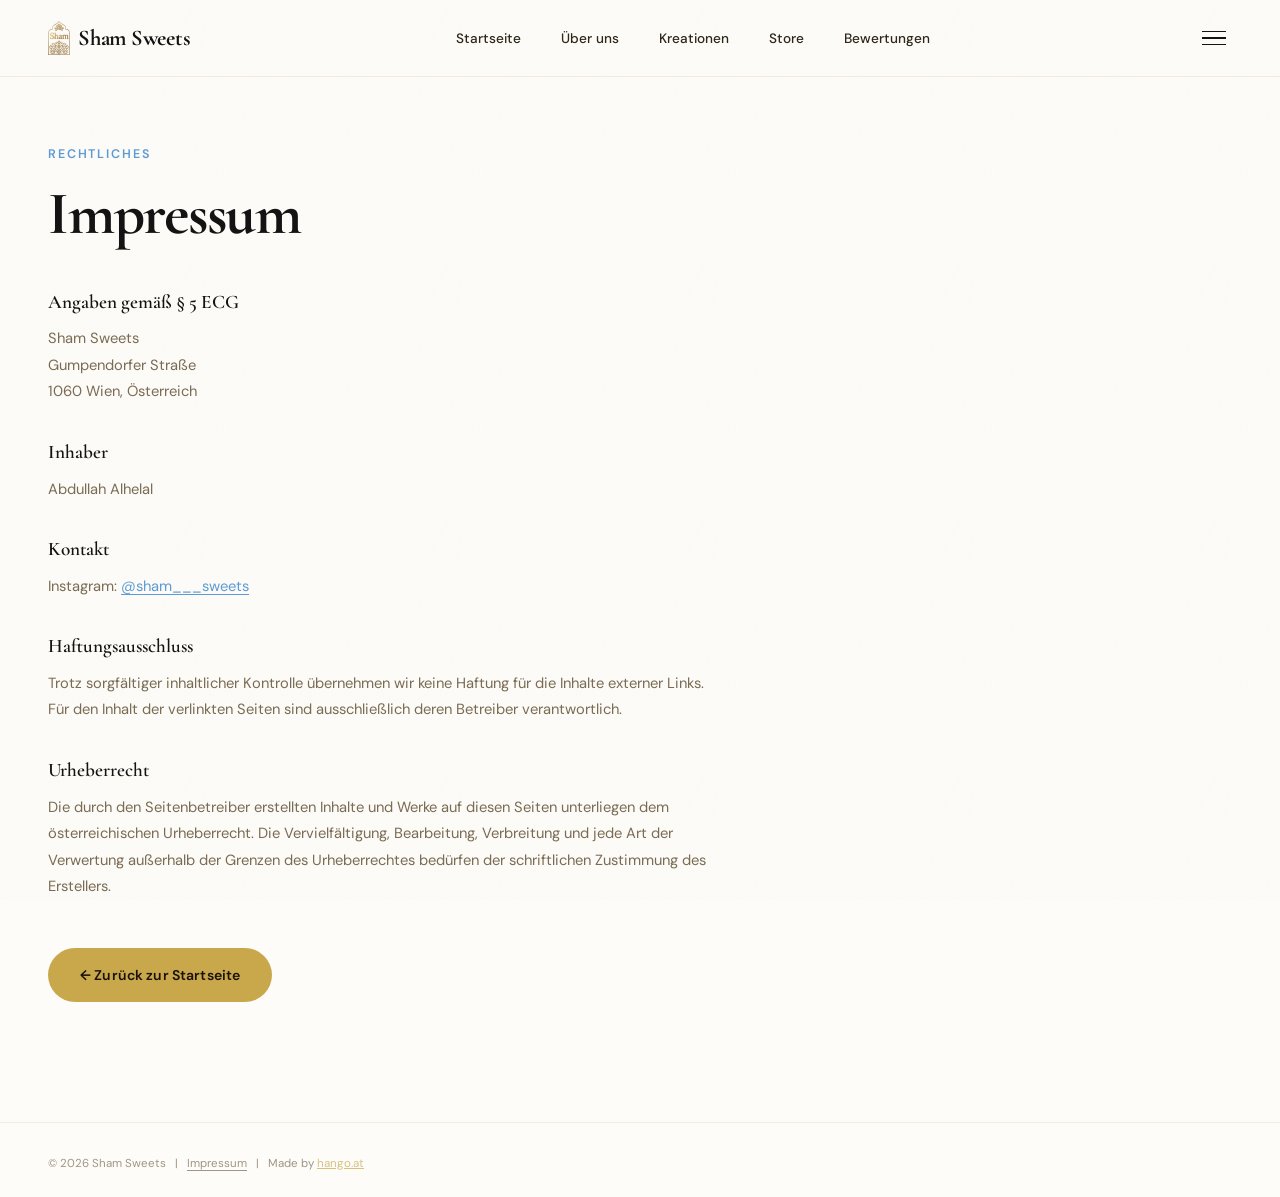
==== impressum.html @ 3895011d "final version es fehlen noch bilder vom esse" ====
<!DOCTYPE html>
<html lang="de">

<head>
  <meta charset="UTF-8">
  <meta name="viewport" content="width=device-width, initial-scale=1.0">
  <meta name="description" content="Impressum – Sham Sweets, Arabische Patisserie in Wien.">
  <title>Impressum – Sham Sweets</title>

  <link rel="icon" type="image/png" href="/assets/images/favicon-32.png" sizes="32x32">
  <link rel="apple-touch-icon" href="/assets/images/favicon-180.png">
  <link rel="preconnect" href="https://fonts.googleapis.com">
  <link rel="preconnect" href="https://fonts.gstatic.com" crossorigin>
  <link href="https://fonts.googleapis.com/css2?family=Cormorant+Garamond:ital,wght@0,400;0,600;0,700;1,400;1,500&family=DM+Sans:ital,wght@0,400;0,500;0,600;1,400&display=swap" rel="stylesheet">
  <link rel="stylesheet" href="styles.css">
</head>

<body>

  <!-- Grain texture overlay -->
  <div class="grain-overlay" aria-hidden="true"></div>

  <!-- NAV -->
  <nav class="navbar scrolled" id="navbar">
    <div class="container nav-inner">
      <a href="index.html" class="logo"><img src="/assets/images/logo.png" alt="Sham Sweets" class="logo-img" width="22" height="34">Sham Sweets</a>
      <ul class="nav-links">
        <li><a href="index.html">Startseite</a></li>
        <li><a href="index.html#sham-story">Über uns</a></li>
        <li><a href="index.html#bestsellers">Kreationen</a></li>
        <li><a href="index.html#gallery">Store</a></li>
        <li><a href="index.html#reviews">Bewertungen</a></li>
      </ul>
      <button class="hamburger" id="hamburger" aria-label="Menü" aria-expanded="false">
        <span class="bar"></span><span class="bar"></span><span class="bar"></span>
      </button>
    </div>
  </nav>

  <!-- Mobile drawer -->
  <div class="mobile-drawer" id="mobile-drawer">
    <div class="mobile-drawer-content">
      <a href="index.html">Startseite</a>
      <a href="index.html#sham-story">Über uns</a>
      <a href="index.html#bestsellers">Kreationen</a>
      <a href="index.html#gallery">Store</a>
      <a href="index.html#reviews">Bewertungen</a>
    </div>
  </div>

  <main>
    <section class="section impressum-page">
      <div class="container">

        <div class="impressum-content">
          <span class="section-label">Rechtliches</span>
          <h1 class="section-title" style="margin-bottom: 40px;">Impressum</h1>

          <div class="impressum-block">
            <h2>Angaben gemäß § 5 ECG</h2>
            <p>
              Sham Sweets<br>
              Gumpendorfer Straße<br>
              1060 Wien, Österreich
            </p>
          </div>

          <div class="impressum-block">
            <h2>Inhaber</h2>
            <p>
              Abdullah Alhelal
            </p>
          </div>

          <div class="impressum-block">
            <h2>Kontakt</h2>
            <p>
              Instagram: <a href="https://www.instagram.com/sham___sweets/" target="_blank" rel="noopener">@sham___sweets</a>
            </p>
          </div>

          <div class="impressum-block">
            <h2>Haftungsausschluss</h2>
            <p>
              Trotz sorgfältiger inhaltlicher Kontrolle übernehmen wir keine Haftung
              für die Inhalte externer Links. Für den Inhalt der verlinkten Seiten
              sind ausschließlich deren Betreiber verantwortlich.
            </p>
          </div>

          <div class="impressum-block">
            <h2>Urheberrecht</h2>
            <p>
              Die durch den Seitenbetreiber erstellten Inhalte und Werke auf diesen
              Seiten unterliegen dem österreichischen Urheberrecht. Die Vervielfältigung,
              Bearbeitung, Verbreitung und jede Art der Verwertung außerhalb der Grenzen
              des Urheberrechtes bedürfen der schriftlichen Zustimmung des Erstellers.
            </p>
          </div>

          <div style="margin-top: 48px;">
            <a href="index.html" class="btn-dark"><span>← Zurück zur Startseite</span></a>
          </div>
        </div>

      </div>
    </section>
  </main>

  <!-- FOOTER -->
  <footer class="footer">
    <div class="container">
      <div class="footer-bottom" style="border-top: none; padding-top: 0;">
        <p>&copy; 2026 Sham Sweets &nbsp;&nbsp;|&nbsp;&nbsp; <a href="impressum.html" class="footer-legal-link">Impressum</a> &nbsp;&nbsp;|&nbsp;&nbsp; Made by <a href="https://hango.at" target="_blank" rel="noopener" style="text-decoration: underline; color: var(--gold);">hango.at</a></p>
      </div>
    </div>
  </footer>

  <script>
    /* Minimal JS for impressum page — just hamburger */
    (function () {
      var btn = document.getElementById('hamburger');
      var drawer = document.getElementById('mobile-drawer');
      if (!btn || !drawer) return;
      function toggle() {
        var isOpen = drawer.classList.toggle('open');
        btn.classList.toggle('open');
        btn.setAttribute('aria-expanded', String(isOpen));
        document.body.style.overflow = isOpen ? 'hidden' : '';
      }
      btn.addEventListener('click', function (e) { e.stopPropagation(); toggle(); });
      drawer.querySelectorAll('a').forEach(function (a) { a.addEventListener('click', function () { if (drawer.classList.contains('open')) toggle(); }); });
    })();
  </script>
</body>

</html>
---- styles.css ----
/* ================================================================
   SHAM SWEETS — Premium Levantine Patisserie
   Redesigned with Lily Blue + Gold palette
   ================================================================ */

*,
*::before,
*::after {
  box-sizing: border-box;
  margin: 0;
  padding: 0;
}

:root {
  --bg: #fdfcf8;
  --white: #ffffff;
  --black: #111111;
  --dark: #1a1209;
  --text: #2d2416;
  --text-muted: #7a6a52;
  --gold: #C9A84C;
  --gold-light: #f7edcc;
  --gold-dark: #a8872e;
  --blue: #5B9BD5;
  --blue-light: #E8F0F8;
  --blue-lighter: #F2F7FC;
  --blue-dark: #3A7BBF;
  --blue-muted: rgba(91, 155, 213, 0.15);
  --border: rgba(201, 168, 76, 0.18);
  --border-blue: rgba(91, 155, 213, 0.2);
  --shadow-sm: 0 2px 12px rgba(0, 0, 0, 0.05);
  --shadow-md: 0 8px 32px rgba(0, 0, 0, 0.07);
  --shadow-lg: 0 20px 60px rgba(0, 0, 0, 0.1);
  --font-display: 'Cormorant Garamond', 'Georgia', serif;
  --font-body: 'DM Sans', 'Helvetica Neue', sans-serif;
  --font-arabic: 'Noto Naskh Arabic', serif;
  --ease: cubic-bezier(0.25, 0.46, 0.45, 0.94);
  --ease-out: cubic-bezier(0.16, 1, 0.3, 1);
  --ease-spring: cubic-bezier(0.34, 1.56, 0.64, 1);
}

html {
  scroll-behavior: smooth;
}

body {
  font-family: var(--font-body);
  font-weight: 400;
  color: var(--text);
  background: var(--bg);
  line-height: 1.6;
  overflow-x: hidden;
  -webkit-font-smoothing: antialiased;
  /* Sticky scroll — proximity so scrolling still feels natural */
  scroll-snap-type: y proximity;
}

/* Each major section snaps into place */
.hero,
.section,
.marquee,
footer {
  scroll-snap-align: start;
  scroll-margin-top: 0px;
}

/* Sections below hero need navbar offset so title doesn't hide under nav */
.section,
footer {
  scroll-margin-top: 76px;
}


img {
  display: block;
  max-width: 100%;
  height: auto;
}

a {
  text-decoration: none;
  color: inherit;
}

ul {
  list-style: none;
}

button {
  cursor: pointer;
  border: none;
  background: none;
  font: inherit;
}

.container {
  width: 100%;
  max-width: 1280px;
  margin: 0 auto;
  padding: 0 24px;
}

@media (min-width: 768px) {
  .container {
    padding: 0 48px;
  }
}

/* SCROLL PROGRESS */
.scroll-progress {
  position: fixed;
  top: 0;
  left: 0;
  height: 3px;
  width: 0%;
  background: linear-gradient(90deg, var(--blue), var(--gold));
  z-index: 200;
  transition: width 0.1s linear;
}

/* PRELOADER */
.preloader {
  position: fixed;
  inset: 0;
  background: var(--bg);
  z-index: 999;
  display: flex;
  align-items: center;
  justify-content: center;
  transition: opacity 0.6s var(--ease), visibility 0.6s;
}

.preloader.done {
  opacity: 0;
  visibility: hidden;
  pointer-events: none;
}

.preloader-inner {
  text-align: center;
  display: flex;
  flex-direction: column;
  align-items: center;
}

.preloader-text {
  font-family: var(--font-display);
  font-size: 1.2rem;
  font-weight: 600;
  color: var(--text-muted);
  letter-spacing: 0.08em;
  display: block;
  margin-bottom: 16px;
  animation: preloaderFadeIn 0.8s var(--ease) 0.4s both;
}

.preloader-line {
  width: 60px;
  height: 2px;
  background: var(--gold);
  margin: 0 auto;
  animation: preloaderLine 1.2s var(--ease) infinite;
}

@keyframes preloaderFadeIn {
  from {
    opacity: 0;
    transform: translateY(10px);
  }

  to {
    opacity: 1;
    transform: translateY(0);
  }
}

@keyframes preloaderLine {

  0%,
  100% {
    transform: scaleX(0.3);
    opacity: 0.3;
  }

  50% {
    transform: scaleX(1);
    opacity: 1;
  }
}

/* NAVBAR */
.navbar {
  position: fixed;
  top: 0;
  left: 0;
  right: 0;
  z-index: 100;
  background: transparent;
  transition: all 0.5s var(--ease);
}

.navbar.scrolled {
  background: rgba(253, 252, 248, 0.92);
  backdrop-filter: blur(20px);
  -webkit-backdrop-filter: blur(20px);
  box-shadow: 0 1px 0 var(--border);
}

.navbar.scrolled .logo {
  color: var(--black);
}

.navbar.scrolled .nav-links a {
  color: var(--text);
}

.navbar.scrolled .nav-links a:hover {
  color: var(--blue);
}

.navbar.scrolled .hamburger .bar {
  background: var(--black);
}

.nav-inner {
  display: flex;
  align-items: center;
  justify-content: space-between;
  height: 76px;
}

.logo {
  font-family: var(--font-display);
  font-size: 1.4rem;
  font-weight: 700;
  color: #ffffff;
  letter-spacing: -0.01em;
  transition: color 0.4s var(--ease);
  display: flex;
  align-items: center;
  gap: 8px;
}

.logo-img {
  object-fit: contain;
  flex-shrink: 0;
  filter: brightness(3) saturate(0);
  transition: transform 0.3s var(--ease), filter 0.5s var(--ease);
}

.navbar.scrolled .logo-img {
  filter: brightness(1) saturate(1);
}

.logo:hover .logo-img {
  transform: scale(1.06);
}

/* Preloader logo — centered above text */
.preloader-logo {
  display: block;
  margin: 0 auto 20px;
  object-fit: contain;
  animation: preloaderLogoIn 1s var(--ease) both;
}

@keyframes preloaderLogoIn {
  from {
    opacity: 0;
    transform: scale(0.8) translateY(10px);
  }

  to {
    opacity: 1;
    transform: scale(1) translateY(0);
  }
}

.nav-links {
  display: none;
  gap: 40px;
}

.nav-links a {
  font-size: 0.85rem;
  font-weight: 500;
  color: rgba(255, 255, 255, 0.9);
  transition: color 0.25s;
  position: relative;
}

.nav-links a::after {
  content: '';
  position: absolute;
  bottom: -4px;
  left: 0;
  width: 0;
  height: 1.5px;
  background: var(--blue);
  transition: width 0.3s var(--ease);
}

.nav-links a:hover::after,
.nav-links a.active::after {
  width: 100%;
}

.nav-links a:hover {
  color: #ffffff;
}

@media (min-width: 768px) {
  .nav-links {
    display: flex;
  }

  .hamburger {
    display: none;
  }
}

.hamburger {
  display: flex;
  flex-direction: column;
  gap: 5px;
  padding: 6px;
  z-index: 110;
}

.hamburger .bar {
  display: block;
  width: 24px;
  height: 1.5px;
  background: #ffffff;
  transition: all 0.35s var(--ease);
  transform-origin: center;
}

.hamburger.open .bar:nth-child(1) {
  transform: rotate(45deg) translate(4px, 5px);
}

.hamburger.open .bar:nth-child(2) {
  opacity: 0;
}

.hamburger.open .bar:nth-child(3) {
  transform: rotate(-45deg) translate(4px, -5px);
}

/* MOBILE DRAWER */
.mobile-drawer {
  position: fixed;
  inset: 0;
  background: linear-gradient(135deg,
      rgba(20, 14, 4, 0.96) 0%,
      rgba(26, 18, 9, 0.97) 100%);
  backdrop-filter: blur(24px);
  -webkit-backdrop-filter: blur(24px);
  z-index: 105;
  display: flex;
  align-items: center;
  justify-content: center;
  opacity: 0;
  pointer-events: none;
  transition: opacity 0.4s var(--ease);
  /* Subtle inner top border */
  border-top: 1px solid rgba(201, 168, 76, 0.2);
}

.mobile-drawer.open {
  opacity: 1;
  pointer-events: auto;
}

.mobile-drawer-content {
  text-align: center;
  display: flex;
  flex-direction: column;
  gap: 28px;
}

.mobile-drawer-content a {
  font-family: var(--font-display);
  font-size: 2.2rem;
  font-weight: 600;
  color: rgba(255, 255, 255, 0.88);
  transition: color 0.25s, transform 0.25s var(--ease-spring);
  display: inline-block;
}

.mobile-drawer-content a:hover {
  color: var(--gold);
  transform: translateX(6px);
}

.mobile-drawer-footer {
  margin-top: 24px;
}

.mobile-drawer-footer .arabic-accent {
  font-family: var(--font-arabic);
  font-size: 3rem;
  color: var(--gold);
  opacity: 0.18;
}

/* HERO */
.hero {
  min-height: 100svh;
  min-height: 100vh;
  display: flex;
  align-items: center;
  padding: 100px 0 60px;
  position: relative;
  overflow: hidden;
}

.hero-bg-img {
  position: absolute;
  inset: 0;
  background-image: url('/assets/images/BaklavaHero.jpeg');
  background-size: cover;
  background-position: center 30%;
  z-index: 0;
}

.hero-overlay {
  position: absolute;
  inset: 0;
  background: linear-gradient(135deg, rgba(10, 6, 0, 0.62) 0%, rgba(10, 6, 0, 0.35) 50%, rgba(10, 6, 0, 0.12) 100%);
  z-index: 1;
}

.hero-particles {
  position: absolute;
  inset: 0;
  z-index: 1;
  pointer-events: none;
}

.particle {
  position: absolute;
  width: 4px;
  height: 4px;
  background: var(--gold);
  border-radius: 50%;
  opacity: 0;
  animation: floatParticle 6s var(--ease) infinite;
}

.particle-1 {
  top: 20%;
  left: 60%;
  animation-delay: 0s;
}

.particle-2 {
  top: 40%;
  left: 75%;
  animation-delay: 1.2s;
}

.particle-3 {
  top: 60%;
  left: 50%;
  animation-delay: 2.4s;
}

.particle-4 {
  top: 30%;
  left: 85%;
  animation-delay: 3.6s;
}

.particle-5 {
  top: 70%;
  left: 65%;
  animation-delay: 4.8s;
}

@keyframes floatParticle {
  0% {
    opacity: 0;
    transform: translateY(0) scale(0);
  }

  20% {
    opacity: 0.8;
    transform: translateY(-20px) scale(1);
  }

  80% {
    opacity: 0.3;
    transform: translateY(-80px) scale(0.6);
  }

  100% {
    opacity: 0;
    transform: translateY(-120px) scale(0);
  }
}

.hero-inner {
  display: flex;
  flex-direction: column;
  gap: 40px;
  width: 100%;
  position: relative;
  z-index: 2;
}

.hero-text {
  max-width: 640px;
}

.hero-reveal-line {
  font-family: var(--font-display);
  font-size: clamp(3rem, 9vw, 6rem);
  font-weight: 700;
  color: #ffffff;
  line-height: 1.05;
  letter-spacing: -0.02em;
  text-shadow: 0 2px 12px rgba(0, 0, 0, 0.35);
  overflow: hidden;
}

.hero-word {
  display: inline-block;
  opacity: 0;
  transform: translateY(100%);
  animation: heroWordReveal 0.8s var(--ease-out) forwards;
}

@keyframes heroWordReveal {
  to {
    opacity: 1;
    transform: translateY(0);
  }
}

.hero-reveal-line em {
  font-style: italic;
  font-weight: 400;
}

.hero-sub {
  font-size: 1rem;
  color: rgba(255, 255, 255, 0.8);
  line-height: 1.75;
  max-width: 380px;
  margin-top: 24px;
  margin-bottom: 36px;
  opacity: 0;
  animation: fadeInUp 0.8s var(--ease-out) 0.9s forwards;
}

@keyframes fadeInUp {
  from {
    opacity: 0;
    transform: translateY(20px);
  }

  to {
    opacity: 1;
    transform: translateY(0);
  }
}

.hero-bottom {
  display: flex;
  flex-direction: column;
  align-items: flex-start;
  gap: 20px;
  opacity: 0;
  animation: fadeInUp 0.8s var(--ease-out) 1.1s forwards;
}

.hero-badge {
  display: inline-flex;
  align-items: center;
  gap: 8px;
  background: rgba(255, 255, 255, 0.95);
  backdrop-filter: blur(10px);
  border: 1px solid rgba(255, 255, 255, 0.3);
  border-radius: 40px;
  padding: 10px 20px;
  font-size: 0.82rem;
  color: var(--text);
  box-shadow: var(--shadow-sm);
}

.badge-stars {
  color: var(--gold);
  font-size: 0.9rem;
  letter-spacing: 1px;
}

.badge-text {
  font-weight: 500;
  color: var(--text-muted);
}

.scroll-indicator {
  position: absolute;
  bottom: 32px;
  left: 50%;
  transform: translateX(-50%);
  z-index: 2;
}

.scroll-line {
  width: 1px;
  height: 48px;
  background: rgba(255, 255, 255, 0.3);
  position: relative;
  overflow: hidden;
}

.scroll-line::after {
  content: '';
  position: absolute;
  top: -100%;
  left: 0;
  width: 100%;
  height: 50%;
  background: var(--gold);
  animation: scrollLine 2s var(--ease) infinite;
}

@keyframes scrollLine {
  0% {
    top: -50%;
  }

  100% {
    top: 150%;
  }
}

.circle-cta {
  width: 100px;
  height: 100px;
  position: relative;
  display: inline-block;
}

.circle-cta svg {
  width: 100%;
  height: 100%;
  animation: spin 12s linear infinite;
  will-change: transform;
}

@keyframes spin {
  100% {
    transform: rotate(360deg);
  }
}

.circle-cta-arrow {
  position: absolute;
  inset: 0;
  display: flex;
  align-items: center;
  justify-content: center;
}

.circle-cta-arrow span {
  display: flex;
  align-items: center;
  justify-content: center;
  width: 44px;
  height: 44px;
  background: var(--gold);
  border-radius: 50%;
  color: var(--white);
  font-size: 1.1rem;
  transition: transform 0.35s var(--ease-spring), background 0.3s;
}

.circle-cta:hover .circle-cta-arrow span {
  transform: scale(1.15);
  background: var(--blue);
}

@media (min-width: 768px) {
  .hero-inner {
    flex-direction: row;
    align-items: center;
    justify-content: flex-start;
  }
}

/* SECTION LABELS & TITLES */
.section-label {
  display: inline-block;
  font-size: 0.78rem;
  font-weight: 600;
  text-transform: uppercase;
  letter-spacing: 0.15em;
  color: var(--blue);
  margin-bottom: 16px;
}

.section-label--light {
  color: rgba(91, 155, 213, 0.8);
}

/* BUTTONS */
.btn-dark {
  display: inline-flex;
  align-items: center;
  gap: 12px;
  font-size: 0.88rem;
  font-weight: 600;
  padding: 16px 32px;
  background: var(--gold);
  color: #1a1209;
  border-radius: 40px;
  letter-spacing: 0.01em;
  transition: all 0.35s var(--ease);
  position: relative;
  overflow: hidden;
}

.btn-dark::before {
  content: '';
  position: absolute;
  inset: 0;
  background: var(--blue);
  border-radius: inherit;
  transform: scaleX(0);
  transform-origin: right;
  transition: transform 0.4s var(--ease);
}

.btn-dark:hover::before {
  transform: scaleX(1);
  transform-origin: left;
}

.btn-dark:hover {
  color: var(--white);
  transform: translateY(-2px);
  box-shadow: 0 8px 24px rgba(91, 155, 213, 0.25);
}

.btn-dark span,
.btn-dark .arrow {
  position: relative;
  z-index: 1;
}

.btn-dark .arrow {
  transition: transform 0.3s var(--ease);
}

.btn-dark:hover .arrow {
  transform: translateX(4px);
}

.btn-outline {
  display: inline-flex;
  align-items: center;
  gap: 12px;
  font-size: 0.88rem;
  font-weight: 500;
  padding: 16px 32px;
  border: 1px solid var(--gold);
  color: var(--gold);
  border-radius: 40px;
  transition: all 0.35s var(--ease);
}

.btn-outline:hover {
  background: var(--gold);
  color: #1a1209;
  transform: translateY(-2px);
}

/* SECTION SPACING */
.section {
  padding: 80px 0;
}

@media (min-width: 768px) {
  .section {
    padding: 120px 0;
  }
}

.section-title {
  font-family: var(--font-display);
  font-size: clamp(2.2rem, 5vw, 3.8rem);
  font-weight: 700;
  color: var(--black);
  line-height: 1.08;
  letter-spacing: -0.02em;
}

.section-title em {
  font-style: italic;
  font-weight: 400;
  color: var(--blue-dark);
}

/* SHAM STORY */
.sham-story {
  background: var(--blue-lighter);
  position: relative;
  overflow: hidden;
}

.sham-arabic-bg {
  position: absolute;
  font-family: var(--font-arabic);
  font-size: clamp(12rem, 30vw, 28rem);
  font-weight: 700;
  color: var(--blue);
  opacity: 0.04;
  top: 50%;
  left: 50%;
  transform: translate(-50%, -50%);
  pointer-events: none;
  line-height: 1;
  white-space: nowrap;
}

.sham-story-inner {
  display: flex;
  flex-direction: column;
  gap: 48px;
  position: relative;
  z-index: 1;
}

.sham-story-left .section-title {
  margin-bottom: 24px;
}

.sham-meaning {
  display: flex;
  gap: 24px;
  align-items: center;
  padding: 24px;
  background: var(--white);
  border-radius: 16px;
  border: 1px solid var(--border-blue);
  box-shadow: var(--shadow-sm);
}

.sham-meaning-item {
  display: flex;
  flex-direction: column;
  gap: 4px;
  text-align: center;
  flex: 1;
}

.sham-arabic-word {
  font-family: var(--font-arabic);
  font-size: 1.8rem;
  font-weight: 700;
  color: var(--blue);
  line-height: 1.4;
}

.sham-translation {
  font-size: 0.78rem;
  color: var(--text-muted);
  font-weight: 500;
}

.sham-meaning-divider {
  width: 1px;
  height: 48px;
  background: var(--border-blue);
  flex-shrink: 0;
}

.sham-story-right p {
  font-size: 1rem;
  color: var(--text-muted);
  line-height: 1.9;
  margin-bottom: 20px;
  max-width: 560px;
}

.sham-story-right p strong {
  color: var(--text);
  font-weight: 600;
}

/* Signature closing line — hero statement */
.sham-signature {
  margin-top: 32px;
  padding-top: 28px;
  position: relative;
  max-width: 560px;
}

.sham-signature-line {
  display: block;
  width: 40px;
  height: 2px;
  background: linear-gradient(90deg, var(--blue), var(--gold));
  margin-bottom: 20px;
  border-radius: 2px;
}

.sham-signature em {
  font-family: var(--font-display);
  font-size: clamp(1.5rem, 3vw, 2.2rem);
  font-style: italic;
  font-weight: 400;
  color: var(--blue-dark);
  line-height: 1.35;
  display: block;
}

.sham-arches {
  display: flex;
  justify-content: center;
  gap: 16px;
  margin-top: 64px;
  opacity: 0.12;
}

.arch {
  width: 80px;
  height: 120px;
  border: 2px solid var(--blue);
  border-radius: 40px 40px 0 0;
  border-bottom: none;
}

.arch:nth-child(2) {
  height: 150px;
  width: 100px;
  border-radius: 50px 50px 0 0;
}

@media (min-width: 768px) {
  .sham-story-inner {
    flex-direction: row;
    align-items: flex-start;
    gap: 80px;
  }

  .sham-story-left {
    flex: 0 0 35%;
    position: sticky;
    top: 120px;
  }

  .sham-story-right {
    flex: 1;
  }

  .arch {
    width: 100px;
    height: 160px;
  }

  .arch:nth-child(2) {
    width: 130px;
    height: 200px;
  }
}

/* REVIEWS — enhanced with animations */
.reviews {
  background: var(--bg);
}

.reviews-header {
  display: flex;
  flex-direction: column;
  gap: 16px;
  margin-bottom: 48px;
}

.reviews-header .section-title {
  margin-bottom: 0;
}

/* Animated rating badge with shimmer */
.google-rating-badge {
  display: inline-flex;
  align-items: center;
  gap: 8px;
  background: var(--white);
  border: 1px solid var(--border);
  border-radius: 40px;
  padding: 8px 20px;
  width: fit-content;
  box-shadow: var(--shadow-sm);
  position: relative;
  overflow: hidden;
}

.google-rating-badge::after {
  content: '';
  position: absolute;
  top: 0;
  left: -100%;
  width: 50%;
  height: 100%;
  background: linear-gradient(90deg, transparent, rgba(201, 168, 76, 0.12), transparent);
  animation: badgeShimmer 3s var(--ease) infinite;
}

@keyframes badgeShimmer {
  0% {
    left: -100%;
  }

  100% {
    left: 200%;
  }
}

.google-rating-badge .rating-number {
  font-size: 1.1rem;
  font-weight: 700;
  color: var(--black);
}

.google-rating-badge .rating-stars {
  color: #fbbc04;
  font-size: 0.9rem;
}

.google-rating-badge .rating-count {
  font-size: 0.8rem;
  color: var(--text-muted);
}

/* Carousel — auto-scrolling */
.reviews-carousel {
  display: flex;
  gap: 14px;
  overflow-x: auto;
  scroll-snap-type: x mandatory;
  -webkit-overflow-scrolling: touch;
  padding-bottom: 12px;
  scrollbar-width: none;
  -ms-overflow-style: none;
  cursor: grab;
  scroll-behavior: smooth;
}

.reviews-carousel:active {
  cursor: grabbing;
}

.reviews-carousel::-webkit-scrollbar {
  display: none;
}

.reviews-carousel .review-card {
  flex: 0 0 260px;
  scroll-snap-align: start;
}

@media (min-width: 768px) {
  .reviews-carousel .review-card {
    flex: 0 0 280px;
  }
}

/* Cards — compact Google-style */
.review-card {
  background: var(--white);
  border: 1px solid var(--border);
  border-radius: 12px;
  padding: 20px;
  position: relative;
  overflow: hidden;
  opacity: 0;
  transform: translateY(20px) scale(0.97);
  animation: reviewCardIn 0.6s var(--ease-out) forwards;
}

.review-card:nth-child(1) {
  animation-delay: 0.1s;
}

.review-card:nth-child(2) {
  animation-delay: 0.18s;
}

.review-card:nth-child(3) {
  animation-delay: 0.26s;
}

.review-card:nth-child(4) {
  animation-delay: 0.34s;
}

.review-card:nth-child(5) {
  animation-delay: 0.42s;
}

.review-card:nth-child(6) {
  animation-delay: 0.5s;
}

.review-card:nth-child(n+7) {
  animation-delay: 0.55s;
}

@keyframes reviewCardIn {
  to {
    opacity: 1;
    transform: translateY(0) scale(1);
  }
}

/* Top gradient line — animated on hover */
.review-card::before {
  content: '';
  position: absolute;
  top: 0;
  left: 0;
  width: 100%;
  height: 3px;
  background: linear-gradient(90deg, var(--blue), var(--gold), var(--blue));
  background-size: 200% 100%;
  opacity: 0;
  transition: opacity 0.3s;
}

.review-card:hover::before {
  opacity: 1;
  animation: reviewGradientShift 2s linear infinite;
}

@keyframes reviewGradientShift {
  0% {
    background-position: 0% 50%;
  }

  100% {
    background-position: 200% 50%;
  }
}

/* Hover lift */
.review-card {
  transition: box-shadow 0.4s var(--ease), transform 0.4s var(--ease);
}

.review-card:hover {
  box-shadow: 0 8px 28px rgba(0, 0, 0, 0.08);
  transform: translateY(-4px);
}

/* Animated quote mark */
.review-quote-mark {
  font-family: var(--font-display);
  font-size: 3rem;
  color: var(--blue);
  opacity: 0.1;
  line-height: 0.6;
  margin-bottom: -2px;
  transition: opacity 0.3s, transform 0.3s var(--ease-spring);
}

.review-card:hover .review-quote-mark {
  opacity: 0.2;
  transform: scale(1.1) rotate(-5deg);
}

.review-card-header {
  display: flex;
  align-items: center;
  gap: 10px;
  margin-bottom: 8px;
}

.reviewer-avatar {
  width: 32px;
  height: 32px;
  border-radius: 50%;
  display: flex;
  align-items: center;
  justify-content: center;
  font-weight: 700;
  font-size: 0.8rem;
  color: #fff;
  flex-shrink: 0;
}

.reviewer-info {
  flex: 1;
}

.reviewer-info strong {
  display: block;
  font-size: 0.82rem;
  font-weight: 600;
  color: var(--black);
}

.reviewer-meta {
  font-size: 0.7rem;
  color: var(--text-muted);
}

.review-google-icon {
  flex-shrink: 0;
  opacity: 0.5;
}

.review-stars {
  color: var(--gold);
  font-size: 0.82rem;
  letter-spacing: 1px;
  margin-bottom: 6px;
}

.review-text {
  font-size: 0.82rem;
  color: var(--text);
  line-height: 1.6;
  margin-bottom: 6px;
  /* Clamp to 2 lines */
  display: -webkit-box;
  -webkit-line-clamp: 2;
  line-clamp: 2;
  -webkit-box-orient: vertical;
  overflow: hidden;
  transition: max-height 0.35s var(--ease);
}

/* When expanded — remove clamp */
.review-text.expanded {
  display: block;
  overflow: visible;
  -webkit-line-clamp: unset;
  line-clamp: unset;
}

/* "Mehr lesen" / "Weniger" toggle button */
.review-expand-btn {
  font-size: 0.72rem;
  font-weight: 600;
  color: var(--blue);
  background: none;
  border: none;
  padding: 0;
  cursor: pointer;
  margin-bottom: 8px;
  transition: color 0.2s;
}

.review-expand-btn:hover {
  color: var(--blue-dark);
}

.review-time {
  display: none;
}

.reviews-cta {
  text-align: center;
  margin-top: 40px;
}


/* BESTSELLERS */
.bestsellers {
  background: var(--white);
  border-top: 3px solid var(--blue);
}

.bestsellers .section-title {
  text-align: center;
  margin-bottom: 48px;
}

.products-grid {
  display: grid;
  grid-template-columns: repeat(2, 1fr);
  gap: 16px;
}

.product-card {
  border: 1px solid var(--border);
  border-radius: 16px;
  overflow: hidden;
  background: var(--white);
  transition: box-shadow 0.4s var(--ease), transform 0.4s var(--ease);
}

.product-card:hover {
  box-shadow: var(--shadow-lg);
  transform: translateY(-6px);
}

.product-card-img {
  overflow: hidden;
  aspect-ratio: 4 / 3;
  background: var(--blue-lighter);
}

.product-card-img img {
  width: 100%;
  height: 100%;
  object-fit: cover;
  transition: transform 0.6s var(--ease);
}

.product-card:hover .product-card-img img {
  transform: scale(1.08);
}

.product-card-body {
  padding: 16px 20px 20px;
}

.product-card h3 {
  font-family: var(--font-display);
  font-size: 1.1rem;
  font-weight: 600;
  color: var(--black);
  margin-bottom: 4px;
}

.product-card .collection {
  font-size: 0.78rem;
  color: var(--blue);
  font-weight: 500;
  text-transform: uppercase;
  letter-spacing: 0.08em;
}

.bestsellers-cta {
  text-align: center;
  margin-top: 48px;
}

@media (min-width: 768px) {
  .products-grid {
    grid-template-columns: repeat(4, 1fr);
    gap: 24px;
  }
}

/* GALLERY */
.gallery {
  background: var(--white);
}

.gallery-header {
  text-align: center;
  margin-bottom: 48px;
}

.gallery-header .section-label {
  margin-bottom: 12px;
}

.gallery-header .section-title {
  margin-bottom: 16px;
}

.gallery-sub {
  color: var(--text-muted);
  font-size: 0.95rem;
  max-width: 480px;
  margin: 0 auto;
}

.gallery-grid {
  display: grid;
  grid-template-columns: 1fr 1fr;
  gap: 12px;
}

.gallery-item--large {
  grid-column: span 2;
}

.gallery-item {
  position: relative;
  overflow: hidden;
  border-radius: 12px;
  aspect-ratio: 4 / 3;
  cursor: pointer;
}

.gallery-item--large {
  aspect-ratio: 16 / 7;
}

.gallery-item img {
  width: 100%;
  height: 100%;
  object-fit: cover;
  transition: transform 0.7s var(--ease);
}

.gallery-item:hover img {
  transform: scale(1.06);
}

.gallery-overlay {
  position: absolute;
  inset: 0;
  background: linear-gradient(to top, rgba(0, 0, 0, 0.55) 0%, transparent 55%);
  display: flex;
  align-items: flex-end;
  padding: 24px;
  opacity: 0;
  transition: opacity 0.35s var(--ease);
}

.gallery-item:hover .gallery-overlay {
  opacity: 1;
}

.gallery-overlay span {
  color: #fff;
  font-size: 0.85rem;
  font-weight: 600;
  letter-spacing: 0.08em;
  text-transform: uppercase;
}

@media (min-width: 768px) {
  .gallery-grid {
    grid-template-columns: 2fr 1fr 1fr;
  }

  .gallery-item--large {
    grid-column: span 1;
    aspect-ratio: 3 / 4;
  }

  .gallery-item {
    aspect-ratio: 1;
  }
}

/* LIGHTBOX */
.lightbox {
  position: fixed;
  inset: 0;
  z-index: 300;
  background: rgba(0, 0, 0, 0.92);
  backdrop-filter: blur(16px);
  -webkit-backdrop-filter: blur(16px);
  display: flex;
  align-items: center;
  justify-content: center;
  opacity: 0;
  visibility: hidden;
  transition: opacity 0.4s var(--ease), visibility 0.4s;
  cursor: zoom-out;
}

.lightbox.open {
  opacity: 1;
  visibility: visible;
}

.lightbox-close {
  position: absolute;
  top: 20px;
  right: 24px;
  width: 48px;
  height: 48px;
  font-size: 2rem;
  color: rgba(255, 255, 255, 0.7);
  display: flex;
  align-items: center;
  justify-content: center;
  border-radius: 50%;
  transition: color 0.25s, background 0.25s;
  z-index: 2;
  cursor: pointer;
}

.lightbox-close:hover {
  color: #fff;
  background: rgba(255, 255, 255, 0.1);
}

.lightbox-content {
  max-width: 90vw;
  max-height: 85vh;
  display: flex;
  flex-direction: column;
  align-items: center;
  gap: 16px;
  transform: scale(0.92) translateY(16px);
  transition: transform 0.45s var(--ease-out);
  cursor: default;
}

.lightbox.open .lightbox-content {
  transform: scale(1) translateY(0);
}

.lightbox-content img {
  max-width: 100%;
  max-height: 78vh;
  border-radius: 12px;
  object-fit: contain;
  box-shadow: 0 20px 80px rgba(0, 0, 0, 0.5);
}

.lightbox-caption {
  font-family: var(--font-body);
  font-size: 0.88rem;
  color: rgba(255, 255, 255, 0.6);
  text-align: center;
  letter-spacing: 0.04em;
}

/* DARK FEATURE */
.feature-dark {
  background: var(--dark);
  color: var(--white);
  overflow: hidden;
  position: relative;
  content-visibility: auto;
  contain-intrinsic-size: 0 500px;
}

.feature-dark::before {
  content: '';
  position: absolute;
  top: 0;
  left: 0;
  right: 0;
  height: 3px;
  background: linear-gradient(90deg, var(--blue), var(--gold));
}

.feature-dark-inner {
  display: flex;
  flex-direction: column;
  gap: 32px;
}

.feature-dark-image {
  overflow: hidden;
  border-radius: 12px;
  height: 300px;
}

.feature-dark-image img {
  width: 100%;
  height: 100%;
  object-fit: cover;
  transition: transform 0.6s var(--ease);
}

.feature-dark-image:hover img {
  transform: scale(1.04);
}

.feature-dark-text .section-title {
  color: var(--white);
  margin-bottom: 20px;
}

.feature-dark-text .section-title em {
  color: var(--blue);
}

.feature-dark-text p {
  color: rgba(255, 255, 255, 0.6);
  font-size: 1rem;
  line-height: 1.85;
  margin-bottom: 32px;
  max-width: 480px;
}

@media (min-width: 768px) {
  .feature-dark-inner {
    flex-direction: row;
    align-items: center;
    gap: 80px;
  }

  .feature-dark-image {
    flex: 0 0 50%;
    height: 480px;
  }

  .feature-dark-text {
    flex: 1;
  }
}

/* FOOTER — ultra-compact */
.footer {
  background: var(--bg);
  padding: 32px 0 24px;
  border-top: 1px solid var(--border);
}

.footer-main {
  display: flex;
  flex-direction: column;
  gap: 16px;
  align-items: flex-start;
  padding-bottom: 20px;
}

.footer-main address {
  font-style: normal;
  font-size: 0.82rem;
  color: var(--text-muted);
}

.footer-main address a {
  text-decoration: underline;
  text-underline-offset: 3px;
  transition: color 0.25s;
}

.footer-main address a:hover {
  color: var(--blue);
}

.footer-hours {
  font-size: 0.82rem;
  color: var(--text-muted);
}

.open-now {
  color: #1a8a1a;
  font-weight: 500;
}

.footer-social {
  display: flex;
  gap: 16px;
  align-items: center;
}

.footer-social a {
  color: var(--text-muted);
  transition: color 0.25s, transform 0.25s;
  display: flex;
}

.footer-social a:hover {
  color: var(--blue);
  transform: translateY(-2px);
}

.footer-bottom {
  padding-top: 16px;
  border-top: 1px solid var(--border);
}

.footer-bottom p {
  font-size: 0.72rem;
  color: var(--text-muted);
  opacity: 0.7;
}

@media (min-width: 768px) {
  .footer-main {
    flex-direction: row;
    align-items: center;
    justify-content: space-between;
  }
}

/* SCROLL REVEAL — multiple variants */
.reveal {
  opacity: 0;
  transform: translateY(28px);
  transition: opacity 0.8s var(--ease-out), transform 0.8s var(--ease-out);
}

.reveal.visible {
  opacity: 1;
  transform: translateY(0);
}

/* Reveal from left */
.reveal-left {
  opacity: 0;
  transform: translateX(-40px);
  transition: opacity 0.8s var(--ease-out), transform 0.8s var(--ease-out);
}

.reveal-left.visible {
  opacity: 1;
  transform: translateX(0);
}

/* Reveal with scale */
.reveal-scale {
  opacity: 0;
  transform: scale(0.92);
  transition: opacity 0.8s var(--ease-out), transform 0.8s var(--ease-out);
}

.reveal-scale.visible {
  opacity: 1;
  transform: scale(1);
}

/* Animated section divider line */
.section-divider {
  width: 60px;
  height: 2px;
  background: linear-gradient(90deg, var(--blue), var(--gold));
  margin: 0 auto 48px;
  border-radius: 2px;
  transform: scaleX(0);
  transition: transform 0.8s var(--ease-out) 0.2s;
}

.section-divider.visible {
  transform: scaleX(1);
}

/* Gallery items — tilt on hover */
.gallery-item {
  transition: transform 0.5s var(--ease);
}

.gallery-item:hover {
  transform: scale(1.02);
}

.gallery-item:hover img {
  transform: scale(1.08);
}

/* Product cards — animated border glow on hover */
.product-card {
  position: relative;
}

.product-card::after {
  content: '';
  position: absolute;
  inset: -1px;
  border-radius: 17px;
  background: linear-gradient(135deg, var(--blue), var(--gold));
  z-index: -1;
  opacity: 0;
  transition: opacity 0.4s;
}

.product-card:hover::after {
  opacity: 0.3;
}

/* Navbar links — stagger fade in on load */
.nav-links li {
  opacity: 0;
  animation: navLinkIn 0.5s var(--ease-out) forwards;
}

.nav-links li:nth-child(1) {
  animation-delay: 0.8s;
}

.nav-links li:nth-child(2) {
  animation-delay: 0.9s;
}

.nav-links li:nth-child(3) {
  animation-delay: 1.0s;
}

.nav-links li:nth-child(4) {
  animation-delay: 1.1s;
}

.nav-links li:nth-child(5) {
  animation-delay: 1.2s;
}

.nav-links li:nth-child(6) {
  animation-delay: 1.3s;
}

@keyframes navLinkIn {
  to {
    opacity: 1;
  }
}

/* Logo hover animation handled in .logo-img */

/* WhatsApp button entrance */
.findus-float {
  opacity: 0;
  animation: findusIn 0.6s var(--ease-out) 2s forwards;
}

@keyframes findusIn {
  from {
    opacity: 0;
    transform: scale(0.5) translateY(20px);
  }

  to {
    opacity: 1;
    transform: scale(1) translateY(0);
  }
}

/* Instagram grid — stagger */
.instagram-item:nth-child(1) {
  transition-delay: 0s;
}

.instagram-item:nth-child(2) {
  transition-delay: 0.06s;
}

.instagram-item:nth-child(3) {
  transition-delay: 0.12s;
}

.instagram-item:nth-child(4) {
  transition-delay: 0.18s;
}

.instagram-item:nth-child(5) {
  transition-delay: 0.24s;
}

.instagram-item:nth-child(6) {
  transition-delay: 0.3s;
}

/* Arch animation — subtle sway */
.sham-arches .arch {
  animation: archSway 4s ease-in-out infinite;
}

.sham-arches .arch:nth-child(1) {
  animation-delay: 0s;
}

.sham-arches .arch:nth-child(2) {
  animation-delay: 0.6s;
}

.sham-arches .arch:nth-child(3) {
  animation-delay: 1.2s;
}

@keyframes archSway {

  0%,
  100% {
    transform: translateY(0);
  }

  50% {
    transform: translateY(-6px);
  }
}

/* REDUCED MOTION */
@media (prefers-reduced-motion: reduce) {

  *,
  *::before,
  *::after {
    animation-duration: 0.01ms !important;
    transition-duration: 0.01ms !important;
  }

  .reveal,
  .reveal-left,
  .reveal-scale,
  .hero-word {
    opacity: 1;
    transform: none;
  }

  .hero-sub,
  .hero-bottom {
    opacity: 1;
  }

  .section-divider {
    transform: scaleX(1);
  }

  .review-card {
    opacity: 1;
    transform: none;
  }

  .nav-links li {
    opacity: 1;
  }

  .findus-float {
    opacity: 1;
  }
}

/* (cursor removed — too much) */

/* ================================================================
   GRAIN TEXTURE OVERLAY
   ================================================================ */
.grain-overlay {
  position: fixed;
  inset: 0;
  pointer-events: none;
  z-index: 500;
  opacity: 0.035;
  background-image: url("data:image/svg+xml,%3Csvg viewBox='0 0 256 256' xmlns='http://www.w3.org/2000/svg'%3E%3Cfilter id='noise'%3E%3CfeTurbulence type='fractalNoise' baseFrequency='0.85' numOctaves='4' stitchTiles='stitch'/%3E%3C/filter%3E%3Crect width='100%25' height='100%25' filter='url(%23noise)'/%3E%3C/svg%3E");
  background-repeat: repeat;
  background-size: 256px 256px;
}

/* ================================================================
   MARQUEE TICKER
   ================================================================ */
.marquee {
  overflow: hidden;
  padding: 18px 0;
  background: var(--blue-lighter);
  border-top: 1px solid var(--border-blue);
  border-bottom: 1px solid var(--border-blue);
  position: relative;
}

.marquee--reverse {
  background: var(--bg);
  border-color: var(--border);
}

.marquee-inner {
  display: flex;
  align-items: center;
  gap: 0;
  width: max-content;
  animation: marqueeScroll 30s linear infinite;
}

.marquee--reverse .marquee-inner {
  animation: marqueeScrollReverse 35s linear infinite;
}

.marquee-inner span {
  font-family: var(--font-display);
  font-size: 1.1rem;
  font-weight: 600;
  color: var(--text);
  letter-spacing: 0.02em;
  white-space: nowrap;
  padding: 0 12px;
}

.marquee-dot {
  color: var(--gold) !important;
  font-size: 0.7rem !important;
  padding: 0 8px !important;
}

.marquee--reverse .marquee-inner span {
  font-weight: 400;
  font-style: italic;
  color: var(--text-muted);
}

@keyframes marqueeScroll {
  0% {
    transform: translateX(0);
  }

  100% {
    transform: translateX(-50%);
  }
}

@keyframes marqueeScrollReverse {
  0% {
    transform: translateX(-50%);
  }

  100% {
    transform: translateX(0);
  }
}

/* Pause on hover */
.marquee:hover .marquee-inner {
  animation-play-state: paused;
}

/* ================================================================
   INSTAGRAM FEED — bento grid with video support
   ================================================================ */
.instagram-feed {
  background: var(--blue-lighter);
}

.instagram-header {
  text-align: center;
  margin-bottom: 48px;
}

.instagram-header .section-label {
  margin-bottom: 12px;
}

.instagram-header .section-title {
  margin-bottom: 16px;
}

.instagram-sub {
  color: var(--text-muted);
  font-size: 0.95rem;
  max-width: 440px;
  margin: 0 auto;
}

.instagram-grid {
  display: grid;
  grid-template-columns: 1fr 1fr;
  grid-template-rows: auto auto;
  gap: 10px;
}

.instagram-item {
  position: relative;
  overflow: hidden;
  border-radius: 10px;
  display: block;
}

/* Mobile: video spans full width on top row */
.instagram-item--tall {
  grid-column: 1 / -1;
  aspect-ratio: 9 / 12;
  max-height: 480px;
}

/* Photos are square */
.instagram-item:not(.instagram-item--tall) {
  aspect-ratio: 1;
}

.instagram-item img {
  position: absolute;
  inset: 0;
  width: 100%;
  height: 100%;
  object-fit: cover;
  transition: transform 0.6s var(--ease);
}

/* Video: cover to fill, no black bars */
.instagram-item video {
  position: absolute;
  inset: 0;
  width: 100%;
  height: 100%;
  object-fit: cover;
  transition: transform 0.6s var(--ease);
}

.instagram-item:hover img,
.instagram-item:hover video {
  transform: scale(1.06);
}

.instagram-overlay {
  position: absolute;
  inset: 0;
  background: rgba(91, 155, 213, 0.4);
  display: flex;
  flex-direction: column;
  align-items: center;
  justify-content: center;
  gap: 8px;
  opacity: 0;
  transition: opacity 0.35s var(--ease);
}

.instagram-item:hover .instagram-overlay {
  opacity: 1;
}

/* Play indicator for videos */
.instagram-play {
  color: #fff;
  font-size: 1.4rem;
  width: 44px;
  height: 44px;
  background: rgba(0, 0, 0, 0.35);
  border-radius: 50%;
  display: flex;
  align-items: center;
  justify-content: center;
  backdrop-filter: blur(4px);
}

@media (min-width: 768px) {
  .instagram-grid {
    grid-template-columns: 1.1fr 1fr;
    grid-template-rows: 1fr 1fr;
    gap: 14px;
    height: 620px;
  }

  /* Desktop: video spans both rows on left */
  .instagram-item--tall {
    grid-column: 1;
    grid-row: 1 / -1;
    aspect-ratio: unset;
    max-height: unset;
  }

  .instagram-item:not(.instagram-item--tall) {
    aspect-ratio: unset;
  }
}

/* ================================================================
   CONTACT FORM SECTION
   ================================================================ */
.contact-section {
  background: var(--bg);
}

.contact-inner {
  display: flex;
  flex-direction: column;
  gap: 48px;
}

.contact-info .section-title {
  margin-bottom: 20px;
}

.contact-info>p {
  font-size: 1rem;
  color: var(--text-muted);
  line-height: 1.8;
  margin-bottom: 32px;
  max-width: 480px;
}

.contact-details {
  display: flex;
  flex-direction: column;
  gap: 20px;
}

.contact-detail {
  display: flex;
  align-items: flex-start;
  gap: 16px;
}

.contact-detail-icon {
  font-size: 1.3rem;
  flex-shrink: 0;
  margin-top: 2px;
}

.contact-detail div {
  display: flex;
  flex-direction: column;
  gap: 2px;
}

.contact-detail strong {
  font-size: 0.88rem;
  font-weight: 600;
  color: var(--black);
}

.contact-detail span {
  font-size: 0.85rem;
  color: var(--text-muted);
}

/* Form card */
.contact-form-card {
  background: var(--white);
  border: 1px solid var(--border);
  border-radius: 20px;
  overflow: hidden;
  box-shadow: var(--shadow-sm);
}

.contact-form-body {
  padding: 32px;
}

.form-row {
  display: grid;
  grid-template-columns: 1fr;
  gap: 16px;
  margin-bottom: 16px;
}

.form-group {
  display: flex;
  flex-direction: column;
  gap: 6px;
  margin-bottom: 16px;
}

.form-group label {
  font-size: 0.82rem;
  font-weight: 600;
  color: var(--text);
  letter-spacing: 0.02em;
}

.form-group input,
.form-group select,
.form-group textarea {
  font-family: var(--font-body);
  font-size: 0.9rem;
  padding: 14px 16px;
  border: 1px solid var(--border);
  border-radius: 10px;
  background: var(--bg);
  color: var(--text);
  outline: none;
  transition: border-color 0.3s, box-shadow 0.3s;
  -webkit-appearance: none;
}

.form-group input:focus,
.form-group select:focus,
.form-group textarea:focus {
  border-color: var(--blue);
  box-shadow: 0 0 0 3px var(--blue-muted);
}

.form-group input::placeholder,
.form-group textarea::placeholder {
  color: #bbb;
}

.form-group textarea {
  resize: vertical;
  min-height: 100px;
}

.form-group select {
  cursor: pointer;
}

.btn-submit {
  width: 100%;
  justify-content: center;
  margin-top: 8px;
}

/* Success state */
.btn-submit.success {
  background: #1a8a1a !important;
  color: #fff !important;
}

.btn-submit.success::before {
  display: none;
}

@media (min-width: 768px) {
  .contact-inner {
    flex-direction: row;
    align-items: flex-start;
    gap: 80px;
  }

  .contact-info {
    flex: 0 0 40%;
  }

  .contact-form-wrap {
    flex: 1;
  }

  .form-row {
    grid-template-columns: 1fr 1fr;
  }
}

/* ================================================================
   WHATSAPP FLOATING BUTTON
   ================================================================ */
.findus-float {
  position: fixed;
  bottom: 28px;
  right: 28px;
  width: 60px;
  height: 60px;
  background: var(--blue);
  border-radius: 50%;
  display: flex;
  align-items: center;
  justify-content: center;
  box-shadow: 0 4px 20px rgba(91, 155, 213, 0.35);
  z-index: 90;
  transition: transform 0.35s var(--ease-spring), box-shadow 0.3s;
}

.findus-float:hover {
  transform: scale(1.1);
  box-shadow: 0 6px 28px rgba(91, 155, 213, 0.5);
}

/* Pulse ring animation */
.findus-float::before {
  content: '';
  position: absolute;
  inset: -4px;
  border-radius: 50%;
  border: 2px solid rgba(91, 155, 213, 0.4);
  animation: findusPulse 2s var(--ease) infinite;
}

@keyframes findusPulse {
  0% {
    transform: scale(1);
    opacity: 1;
  }

  100% {
    transform: scale(1.4);
    opacity: 0;
  }
}

/* Tooltip */
.findus-tooltip {
  position: absolute;
  right: 72px;
  background: var(--dark);
  color: #fff;
  font-size: 0.78rem;
  font-weight: 500;
  padding: 8px 14px;
  border-radius: 8px;
  white-space: nowrap;
  opacity: 0;
  pointer-events: none;
  transform: translateX(8px);
  transition: opacity 0.3s, transform 0.3s;
}

.findus-tooltip::after {
  content: '';
  position: absolute;
  right: -5px;
  top: 50%;
  transform: translateY(-50%);
  border: 5px solid transparent;
  border-left-color: var(--dark);
}

.findus-float:hover .findus-tooltip {
  opacity: 1;
  transform: translateX(0);
}

/* ================================================================
   IMPRESSUM PAGE
   ================================================================ */
.impressum-page {
  padding-top: 140px;
}

.impressum-content {
  max-width: 680px;
}

.impressum-block {
  margin-bottom: 32px;
}

.impressum-block h2 {
  font-family: var(--font-display);
  font-size: 1.2rem;
  font-weight: 600;
  color: var(--black);
  margin-bottom: 8px;
}

.impressum-block p {
  font-size: 0.92rem;
  color: var(--text-muted);
  line-height: 1.8;
}

.impressum-block a {
  color: var(--blue);
  text-decoration: underline;
  text-underline-offset: 3px;
}

.impressum-block a:hover {
  color: var(--blue-dark);
}

/* Footer legal link */
.footer-legal-link {
  color: var(--text-muted);
  text-decoration: underline;
  text-underline-offset: 3px;
  transition: color 0.25s;
}

.footer-legal-link:hover {
  color: var(--blue);
}
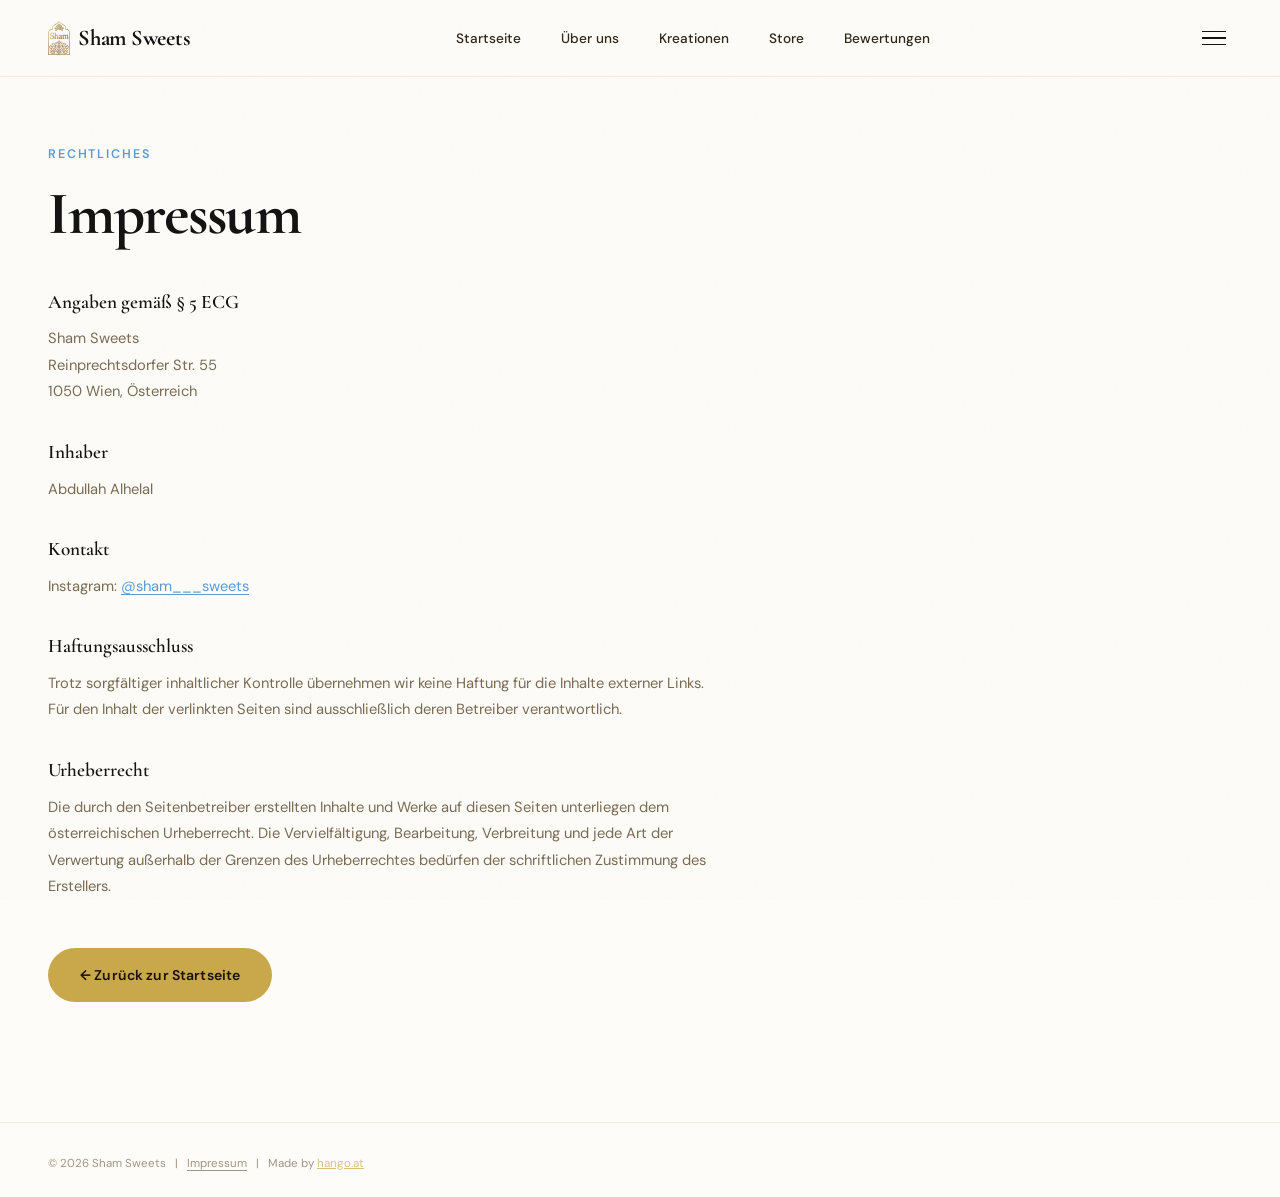
==== commit f98fe322: "fix addresse" ====
--- a/impressum.html
+++ b/impressum.html
@@ -11,7 +11,9 @@
   <link rel="apple-touch-icon" href="/assets/images/favicon-180.png">
   <link rel="preconnect" href="https://fonts.googleapis.com">
   <link rel="preconnect" href="https://fonts.gstatic.com" crossorigin>
-  <link href="https://fonts.googleapis.com/css2?family=Cormorant+Garamond:ital,wght@0,400;0,600;0,700;1,400;1,500&family=DM+Sans:ital,wght@0,400;0,500;0,600;1,400&display=swap" rel="stylesheet">
+  <link
+    href="https://fonts.googleapis.com/css2?family=Cormorant+Garamond:ital,wght@0,400;0,600;0,700;1,400;1,500&family=DM+Sans:ital,wght@0,400;0,500;0,600;1,400&display=swap"
+    rel="stylesheet">
   <link rel="stylesheet" href="styles.css">
 </head>
 
@@ -23,7 +25,8 @@
   <!-- NAV -->
   <nav class="navbar scrolled" id="navbar">
     <div class="container nav-inner">
-      <a href="index.html" class="logo"><img src="/assets/images/logo.png" alt="Sham Sweets" class="logo-img" width="22" height="34">Sham Sweets</a>
+      <a href="index.html" class="logo"><img src="/assets/images/logo.png" alt="Sham Sweets" class="logo-img" width="22"
+          height="34">Sham Sweets</a>
       <ul class="nav-links">
         <li><a href="index.html">Startseite</a></li>
         <li><a href="index.html#sham-story">Über uns</a></li>
@@ -60,8 +63,8 @@
             <h2>Angaben gemäß § 5 ECG</h2>
             <p>
               Sham Sweets<br>
-              Gumpendorfer Straße<br>
-              1060 Wien, Österreich
+              Reinprechtsdorfer Str. 55<br>
+              1050 Wien, Österreich
             </p>
           </div>
 
@@ -75,7 +78,8 @@
           <div class="impressum-block">
             <h2>Kontakt</h2>
             <p>
-              Instagram: <a href="https://www.instagram.com/sham___sweets/" target="_blank" rel="noopener">@sham___sweets</a>
+              Instagram: <a href="https://www.instagram.com/sham___sweets/" target="_blank"
+                rel="noopener">@sham___sweets</a>
             </p>
           </div>
 
@@ -111,7 +115,9 @@
   <footer class="footer">
     <div class="container">
       <div class="footer-bottom" style="border-top: none; padding-top: 0;">
-        <p>&copy; 2026 Sham Sweets &nbsp;&nbsp;|&nbsp;&nbsp; <a href="impressum.html" class="footer-legal-link">Impressum</a> &nbsp;&nbsp;|&nbsp;&nbsp; Made by <a href="https://hango.at" target="_blank" rel="noopener" style="text-decoration: underline; color: var(--gold);">hango.at</a></p>
+        <p>&copy; 2026 Sham Sweets &nbsp;&nbsp;|&nbsp;&nbsp; <a href="impressum.html"
+            class="footer-legal-link">Impressum</a> &nbsp;&nbsp;|&nbsp;&nbsp; Made by <a href="https://hango.at"
+            target="_blank" rel="noopener" style="text-decoration: underline; color: var(--gold);">hango.at</a></p>
       </div>
     </div>
   </footer>
@@ -134,4 +140,4 @@
   </script>
 </body>
 
-</html>
+</html>
--- a/styles.css
+++ b/styles.css
@@ -2424,4 +2424,78 @@
 
 .footer-legal-link:hover {
   color: var(--blue);
+}
+/* ================================================================
+   CONTACT SECTION — Map variant
+   Append to bottom of styles.css
+   ================================================================ */
+.contact-section {
+  position: relative;
+  overflow: hidden;
+}
+
+.contact-arabic-bg {
+  position: absolute;
+  font-family: var(--font-arabic);
+  font-size: clamp(10rem, 25vw, 24rem);
+  font-weight: 700;
+  color: var(--gold);
+  opacity: 0.03;
+  top: 50%;
+  right: -5%;
+  transform: translateY(-50%);
+  pointer-events: none;
+  line-height: 1;
+  white-space: nowrap;
+}
+
+.contact-details a {
+  color: var(--blue);
+  text-decoration: underline;
+  text-underline-offset: 3px;
+  transition: color 0.25s;
+}
+
+.contact-details a:hover {
+  color: var(--blue-dark);
+}
+
+.contact-directions-cta {
+  margin-top: 32px;
+}
+
+/* Map card */
+.contact-map-wrap {
+  flex: 1;
+  min-height: 0;
+}
+
+.contact-map-card {
+  width: 100%;
+  aspect-ratio: 4 / 3;
+  border-radius: 16px;
+  overflow: hidden;
+  border: 1px solid var(--border);
+  box-shadow: var(--shadow-md);
+  position: relative;
+  background: var(--blue-lighter);
+}
+
+.contact-map-card iframe {
+  display: block;
+  width: 100%;
+  height: 100%;
+  border: 0;
+}
+
+@media (min-width: 768px) {
+  .contact-map-card {
+    aspect-ratio: unset;
+    height: 100%;
+    min-height: 420px;
+  }
+
+  .contact-inner {
+    align-items: stretch;
+  }
 }
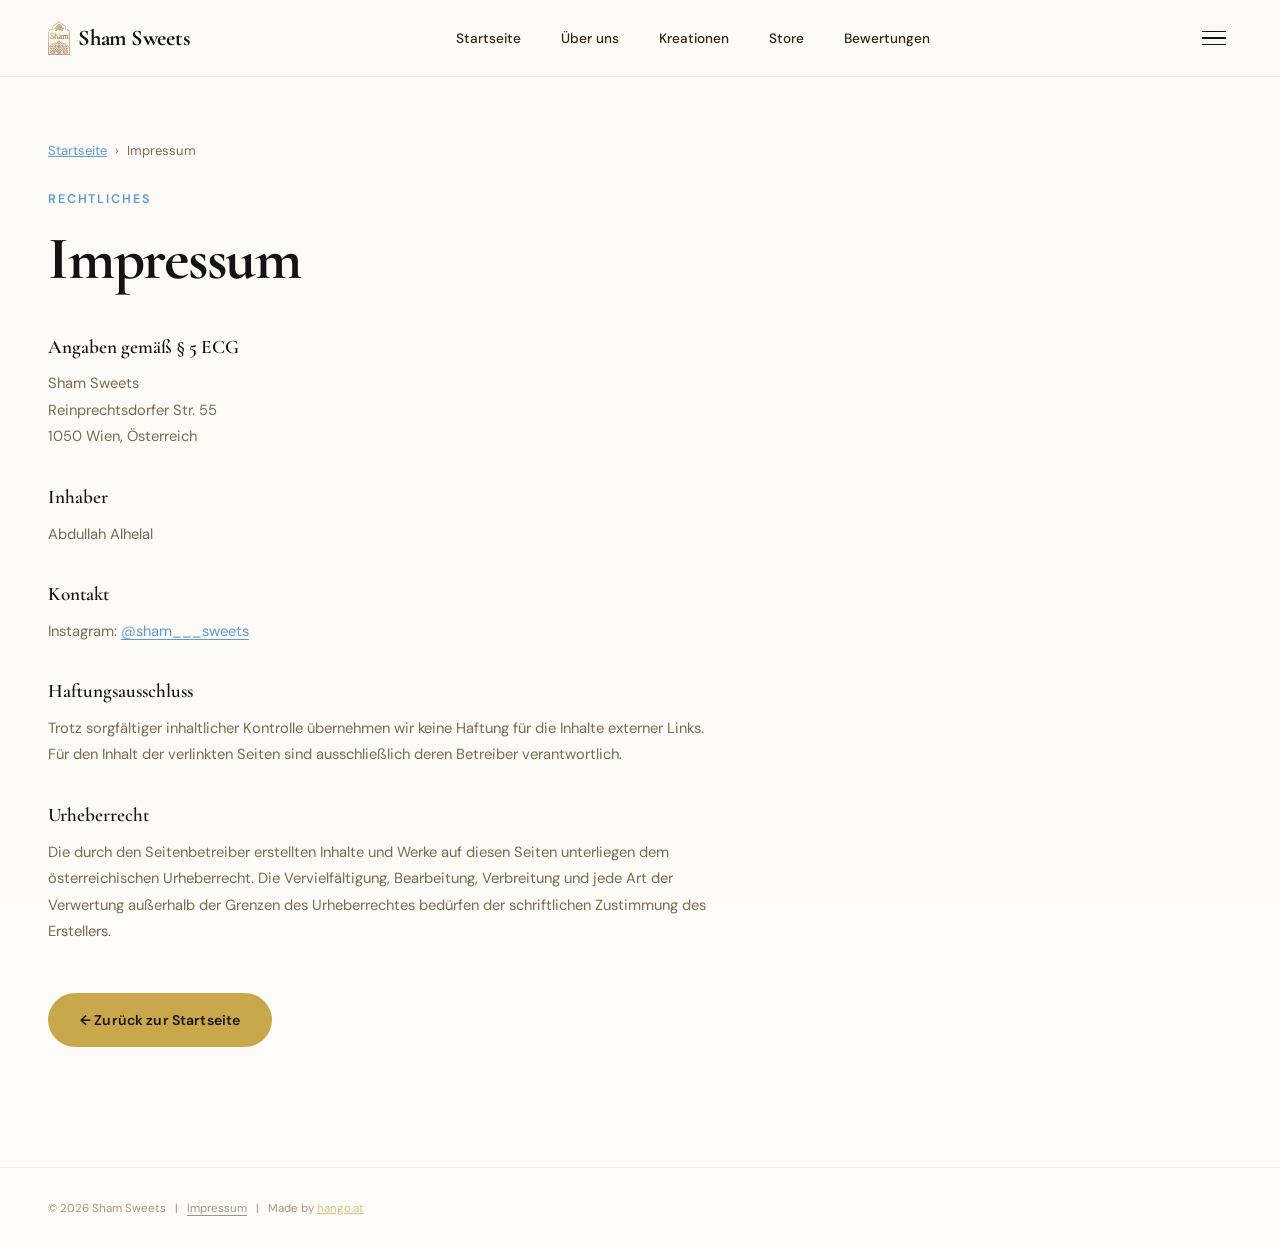
==== commit 5de024bd: "SEO" ====
--- a/impressum.html
+++ b/impressum.html
@@ -1,11 +1,21 @@
 <!DOCTYPE html>
-<html lang="de">
+<html lang="de-AT">
 
 <head>
   <meta charset="UTF-8">
   <meta name="viewport" content="width=device-width, initial-scale=1.0">
-  <meta name="description" content="Impressum – Sham Sweets, Arabische Patisserie in Wien.">
-  <title>Impressum – Sham Sweets</title>
+  <title>Impressum – Sham Sweets Wien | Arabische Patisserie</title>
+  <meta name="description"
+    content="Impressum von Sham Sweets – Arabische Patisserie in Wien. Inhaber Abdullah Alhelal. Reinprechtsdorfer Str. 55, 1050 Wien.">
+  <meta name="robots" content="index, follow">
+  <link rel="canonical" href="https://shamsweets.at/impressum.html">
+
+  <!-- Open Graph -->
+  <meta property="og:title" content="Impressum – Sham Sweets Wien">
+  <meta property="og:description" content="Impressum von Sham Sweets – Arabische Patisserie in Wien.">
+  <meta property="og:type" content="website">
+  <meta property="og:url" content="https://shamsweets.at/impressum.html">
+  <meta property="og:locale" content="de_AT">
 
   <link rel="icon" type="image/png" href="/assets/images/favicon-32.png" sizes="32x32">
   <link rel="apple-touch-icon" href="/assets/images/favicon-180.png">
@@ -15,6 +25,28 @@
     href="https://fonts.googleapis.com/css2?family=Cormorant+Garamond:ital,wght@0,400;0,600;0,700;1,400;1,500&family=DM+Sans:ital,wght@0,400;0,500;0,600;1,400&display=swap"
     rel="stylesheet">
   <link rel="stylesheet" href="styles.css">
+
+  <!-- BreadcrumbList -->
+  <script type="application/ld+json">
+  {
+    "@context": "https://schema.org",
+    "@type": "BreadcrumbList",
+    "itemListElement": [
+      {
+        "@type": "ListItem",
+        "position": 1,
+        "name": "Startseite",
+        "item": "https://shamsweets.at/"
+      },
+      {
+        "@type": "ListItem",
+        "position": 2,
+        "name": "Impressum",
+        "item": "https://shamsweets.at/impressum.html"
+      }
+    ]
+  }
+  </script>
 </head>
 
 <body>
@@ -23,25 +55,28 @@
   <div class="grain-overlay" aria-hidden="true"></div>
 
   <!-- NAV -->
-  <nav class="navbar scrolled" id="navbar">
-    <div class="container nav-inner">
-      <a href="index.html" class="logo"><img src="/assets/images/logo.png" alt="Sham Sweets" class="logo-img" width="22"
-          height="34">Sham Sweets</a>
-      <ul class="nav-links">
-        <li><a href="index.html">Startseite</a></li>
-        <li><a href="index.html#sham-story">Über uns</a></li>
-        <li><a href="index.html#bestsellers">Kreationen</a></li>
-        <li><a href="index.html#gallery">Store</a></li>
-        <li><a href="index.html#reviews">Bewertungen</a></li>
-      </ul>
-      <button class="hamburger" id="hamburger" aria-label="Menü" aria-expanded="false">
-        <span class="bar"></span><span class="bar"></span><span class="bar"></span>
-      </button>
-    </div>
-  </nav>
+  <header>
+    <nav class="navbar scrolled" id="navbar" aria-label="Hauptnavigation">
+      <div class="container nav-inner">
+        <a href="index.html" class="logo" aria-label="Sham Sweets – Startseite"><img src="/assets/images/logo.png"
+            alt="Sham Sweets Logo" class="logo-img" width="22" height="34">Sham Sweets</a>
+        <ul class="nav-links">
+          <li><a href="index.html">Startseite</a></li>
+          <li><a href="index.html#sham-story">Über uns</a></li>
+          <li><a href="index.html#bestsellers">Kreationen</a></li>
+          <li><a href="index.html#gallery">Store</a></li>
+          <li><a href="index.html#reviews">Bewertungen</a></li>
+        </ul>
+        <button class="hamburger" id="hamburger" aria-label="Menü öffnen" aria-expanded="false"
+          aria-controls="mobile-drawer">
+          <span class="bar"></span><span class="bar"></span><span class="bar"></span>
+        </button>
+      </div>
+    </nav>
+  </header>
 
   <!-- Mobile drawer -->
-  <div class="mobile-drawer" id="mobile-drawer">
+  <div class="mobile-drawer" id="mobile-drawer" role="dialog" aria-label="Mobile Navigation">
     <div class="mobile-drawer-content">
       <a href="index.html">Startseite</a>
       <a href="index.html#sham-story">Über uns</a>
@@ -51,9 +86,18 @@
     </div>
   </div>
 
-  <main>
+  <main id="main-content">
     <section class="section impressum-page">
       <div class="container">
+
+        <!-- Breadcrumb navigation -->
+        <nav aria-label="Breadcrumb" style="margin-bottom: 24px;">
+          <ol style="display:flex; gap:8px; font-size:0.82rem; color:var(--text-muted); list-style:none;">
+            <li><a href="index.html" style="color:var(--blue); text-decoration:underline;">Startseite</a></li>
+            <li aria-hidden="true">›</li>
+            <li aria-current="page">Impressum</li>
+          </ol>
+        </nav>
 
         <div class="impressum-content">
           <span class="section-label">Rechtliches</span>
@@ -70,9 +114,7 @@
 
           <div class="impressum-block">
             <h2>Inhaber</h2>
-            <p>
-              Abdullah Alhelal
-            </p>
+            <p>Abdullah Alhelal</p>
           </div>
 
           <div class="impressum-block">
@@ -123,7 +165,6 @@
   </footer>
 
   <script>
-    /* Minimal JS for impressum page — just hamburger */
     (function () {
       var btn = document.getElementById('hamburger');
       var drawer = document.getElementById('mobile-drawer');
